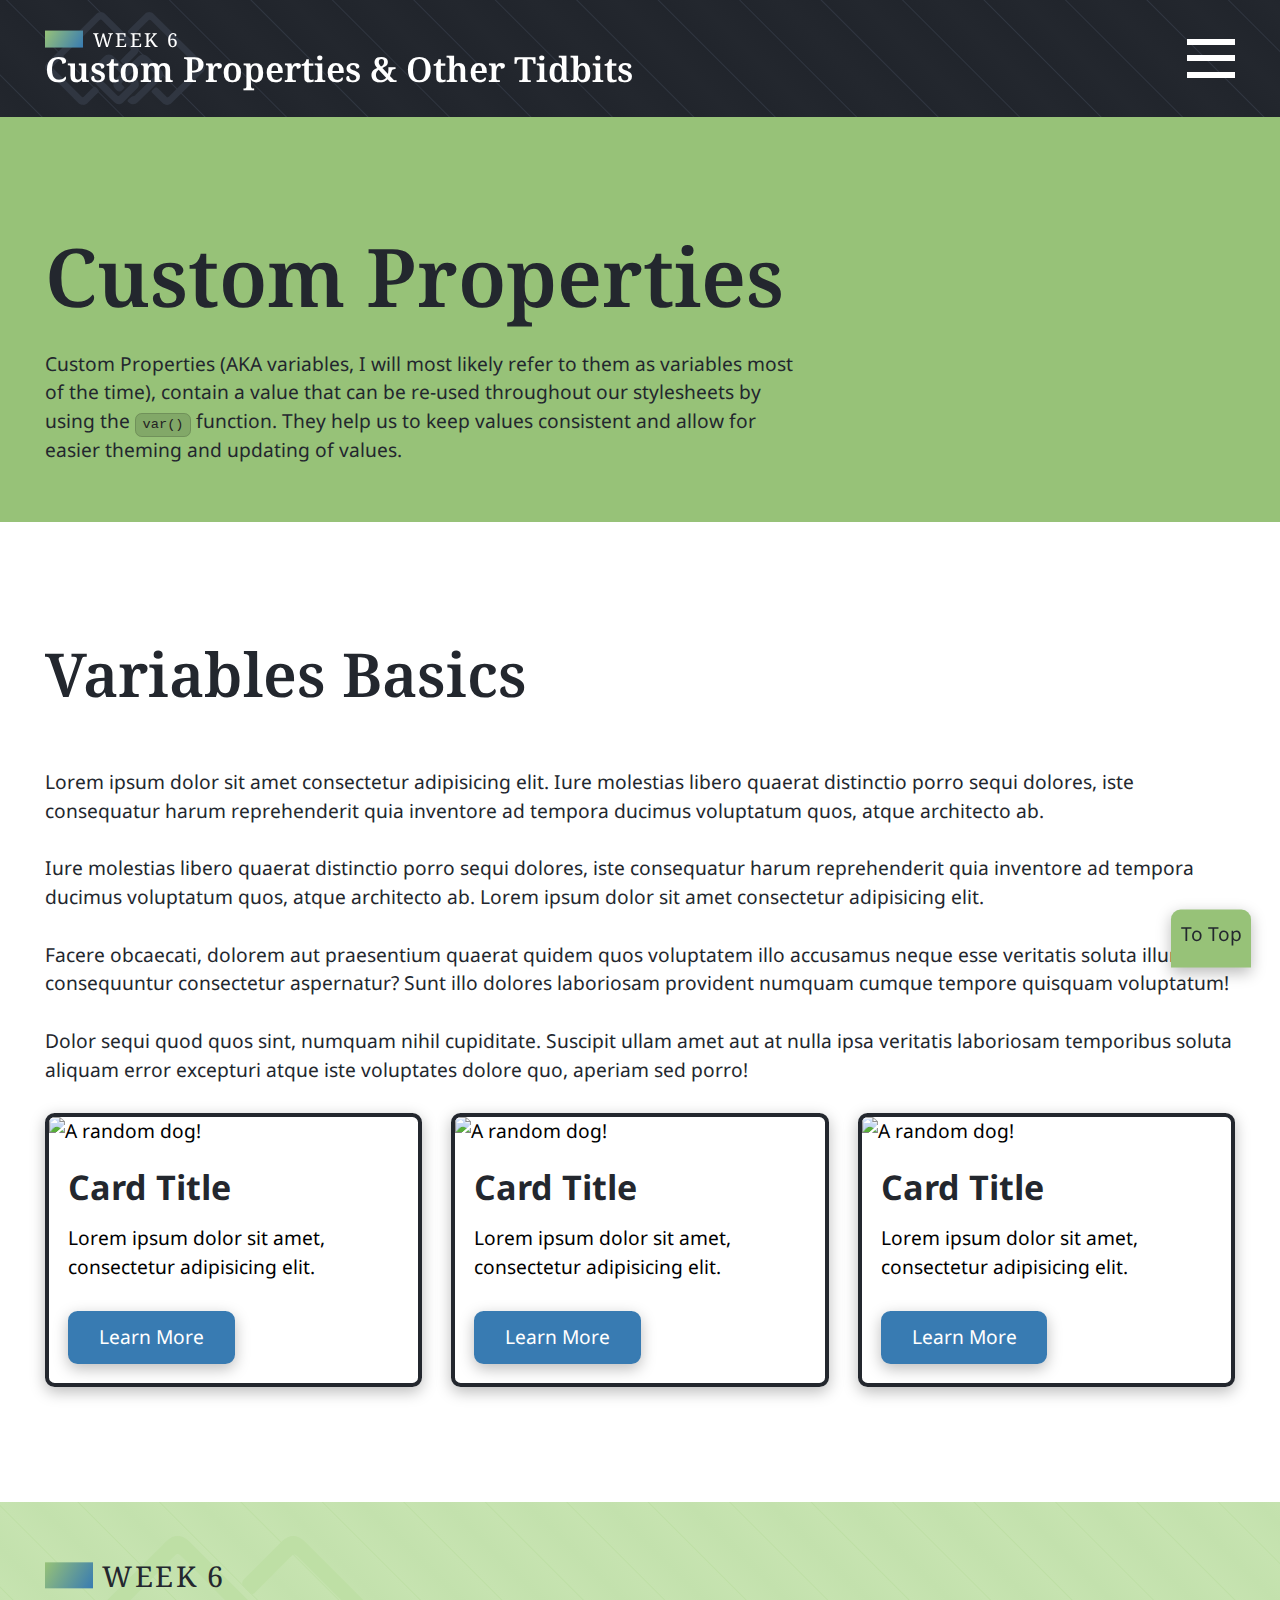
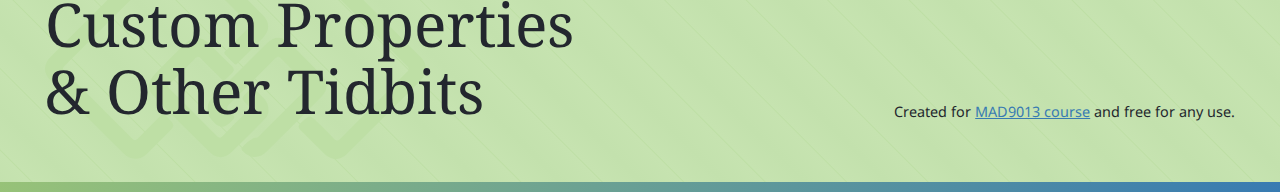
==== custom-properties.html @ b33d882b "Initial set-up for f2024" ====
<!DOCTYPE html>
<html lang="en">
  <head>
    <!-- Ensures that the text characters are displayed properly -->
    <meta charset="UTF-8" />

    <!-- Properly sizes content across different browser window sizes -->
    <meta name="viewport" content="width=device-width, initial-scale=1.0" />

    <!--
      The site title displayed in the browser tab.
      Also used for Search Engine Optimization (SEO),
      Google results, and accessibility tools/screen readers.
    -->
    <title>Custom Properties | W6 - Custom Properties & Other Tidbits</title>

    <!-- Loads custom supporting CSS stylesheet(s) -->
    <link rel="stylesheet" href="./css/main.css" />

    <!-- Loads lesson specific CSS stylesheet -->
    <link rel="stylesheet" href="./css/custom-properties.css" />

    <!-- Loads Favicon -->
    <link rel="shortcut icon" href="favicon.ico" />
  </head>
  <body id="page">
    <!--
      Accessibility feature that allows users to
      quickly skip to key areas on the page.
    -->
    <ul class="skip-links">
      <li>
        <a class="skip-links__link" href="#nav">Skip to site navigation</a>
      </li>
      <li>
        <a class="skip-links__link" href="#main">Skip to main content</a>
      </li>
    </ul>

    <!--
      Main site header. Features our site logo and navigation.
    -->
    <header class="navbar">
      <div class="container">
        <strong class="navbar__headline">
          <a href="/" class="navbar__logo">
            <span class="navbar__week">Week 6</span>
            <span class="navbar__title">
              Custom Properties &amp;&nbsp;Other&nbsp;Tidbits
            </span>
          </a>
        </strong>
        <button
          class="navbar__toggle"
          aria-label="Click to open mobile navigation"
        >
          <span class="navbar__tog navbar__tog--top"></span>
          <span class="navbar__tog navbar__tog--middle"></span>
          <span class="navbar__tog navbar__tog--bottom"></span>
        </button>
        <nav id="nav" class="navbar__nav">
          <ul class="navbar__list">
            <li>
              <a
                href="./custom-properties.html"
                class="navbar__link"
                aria-current="page"
              >
                Custom Properties
              </a>
            </li>
            <li>
              <a href="./position.html" class="navbar__link">Position</a>
            </li>
            <li>
              <a href="./math-functions.html" class="navbar__link">
                Math Functions
              </a>
            </li>
          </ul>
        </nav>
      </div>
    </header>

    <!--
      The main contains ALL of the content unique to this page.
      Every page MUST have exactly one `main` that is a direct child of `body`.
    -->
    <main id="main">
      <header class="banner">
        <div class="container">
          <div class="container--text">
            <h1 class="banner__headline">Custom Properties</h1>
            <div class="banner__byline">
              <p>
                Custom Properties (AKA variables, I will most likely refer to
                them as variables most of the time), contain a value that can be
                re-used throughout our stylesheets by using the
                <code>var()</code> function. They help us to keep values
                consistent and allow for easier theming and updating of values.
              </p>
            </div>
          </div>
        </div>
      </header>

      <!-- 
        ====================================================
        ============== TUTORIAL CONTENT START ==============
        ====================================================
      -->

      <section>
        <div class="container">
          <h2>Variables Basics</h2>

          <p class="text-primary">
            Lorem ipsum dolor sit amet consectetur adipisicing elit. Iure
            molestias libero quaerat distinctio porro sequi dolores, iste
            consequatur harum reprehenderit quia inventore ad tempora ducimus
            voluptatum quos, atque architecto ab.
          </p>
          <p class="text-primary color-scheme-alt">
            Iure molestias libero quaerat distinctio porro sequi dolores, iste
            consequatur harum reprehenderit quia inventore ad tempora ducimus
            voluptatum quos, atque architecto ab. Lorem ipsum dolor sit amet
            consectetur adipisicing elit.
          </p>
          <p class="text-secondary">
            Facere obcaecati, dolorem aut praesentium quaerat quidem quos
            voluptatem illo accusamus neque esse veritatis soluta illum nisi
            consequuntur consectetur aspernatur? Sunt illo dolores laboriosam
            provident numquam cumque tempore quisquam voluptatum!
          </p>
          <p class="text-secondary color-scheme-alt">
            Dolor sequi quod quos sint, numquam nihil cupiditate. Suscipit ullam
            amet aut at nulla ipsa veritatis laboriosam temporibus soluta
            aliquam error excepturi atque iste voluptates dolore quo, aperiam
            sed porro!
          </p>

          <div class="card-group">
            <a class="card" href="#">
              <img
                class="card__img"
                src="https://placedog.net/500/500?random"
                alt="A random dog!"
              />
              <div class="card__content">
                <h3 class="card__title">Card Title</h3>
                <p class="card__text">
                  Lorem ipsum dolor sit amet, consectetur adipisicing elit.
                </p>
                <span class="btn">Learn More</span>
              </div>
            </a>
            <a class="card card--secondary" href="#">
              <img
                class="card__img"
                src="https://placedog.net/500/500?random"
                alt="A random dog!"
              />
              <div class="card__content">
                <h3 class="card__title">Card Title</h3>
                <p class="card__text">
                  Lorem ipsum dolor sit amet, consectetur adipisicing elit.
                </p>
                <span class="btn">Learn More</span>
              </div>
            </a>
            <a class="card color-scheme-alt" href="#">
              <img
                class="card__img"
                src="https://placedog.net/500/500?random"
                alt="A random dog!"
              />
              <div class="card__content">
                <h3 class="card__title">Card Title</h3>
                <p class="card__text">
                  Lorem ipsum dolor sit amet, consectetur adipisicing elit.
                </p>
                <span class="btn">Learn More</span>
              </div>
            </a>
          </div>
        </div>
      </section>

      <!-- 
        ====================================================
        =============== TUTORIAL CONTENT END ===============
        ====================================================
      -->
    </main>

    <!--
      Site footer. Contains site logo and legal info.
      
      Could also contain other concluding information such
      as repeating the navigation, contact info, and more.
    -->
    <footer class="footer">
      <div class="container container--grid">
        <div class="footer__column">
          <a href="/" class="footer__logo">
            <span class="footer__week">Week 6</span>
            <span class="footer__title">
              Custom Properties &amp;&nbsp;Other&nbsp;Tidbits
            </span>
          </a>
        </div>

        <div class="footer__column footer__column--legal">
          <small>
            Created for
            <a href="https://mad9013.github.io/F2023/">MAD9013 course</a> and
            free for any use.
          </small>
        </div>
      </div>
    </footer>

    <!-- Accessibility feature: return to top button -->
    <a href="#page" class="to-top">To Top</a>

    <!--
      Adds a layer when the mobile navigation is open that
      allows users to click to the side and auto close the nav
    -->
    <div class="click-to-close"></div>

    <!-- Loads custom JavaScript file -->
    <script src="./js/main.js"></script>
  </body>
</html>
---- css/main.css ----
/* CSS Custom Properties AKA Variables */
:root {
  /* Colors */
  --color-primary: #23272e;
  --color-primary--light: #303641;
  --color-primary--dark: #21252c;
  --color-red: #d86972;
  --color-red--dark: #a94c54;
  --color-orange: #bb8b5e;
  --color-green: #97c278;
  --color-green--medium: #bedfa5;
  --color-green--light: #c3e1ad;
  --color-green--lighter: #c6e3b0;
  --color-blue: #387bb2;
  --color-blue--light: #8eb9dd;
  --color-blue--dark: #2c6593;
  --color-purple: #c678dd;

  /* Fonts */
  --font-primary: "Noto Sans", sans-serif;
  --font-secondary: "Noto Serif", serif;

  /* Sizing */
  --container: 65em;
  --container--text: 40em;

  /* Standardization */
  --transition: 0.2s;
  --shadow: 0 0.25rem 0.75rem #0004;
  --shadow--large: 0 0.5rem 1.5rem #0004;
  --radius: 0.5em;
}

/*

CSS Reset
Adapted from: https://piccalil.li/blog/a-more-modern-css-reset/

*/

/* Box sizing rules */
*,
*::before,
*::after {
  box-sizing: border-box;
}

/* Prevent font size inflation */
html {
  -moz-text-size-adjust: none;
  -webkit-text-size-adjust: none;
  text-size-adjust: none;
  color: var(--color-primary);
  font-family: var(--font-primary);
  line-height: 1.5;
}

/* Remove default margin in favour of better control in authored CSS */
h1,
h2,
h3,
h4,
h5,
h6,
p,
figure,
blockquote,
ol,
ul,
dl,
dd {
  margin: 0 0 1.5rem;
}

/* Remove list styles on ul, ol elements with a list role, which suggests default styling will be removed */
ul[role="list"],
ol[role="list"] {
  list-style: none;
}

/* Set core body defaults */
body {
  min-height: 100vh;
  margin: 0;
}

/* Set shorter line heights on headings and interactive elements */
h1,
h2,
h3,
h4,
button,
input,
label {
  line-height: 1.1;
}

/* Balance text wrapping on headings */
h1,
h2,
h3,
h4 {
  text-wrap: balance;
}

/* A elements that don't have a class get default styles */
a:not([class]) {
  text-decoration-skip-ink: auto;
  color: var(--color-blue);
  transition: all var(--transition);
}

a:not([class]):hover,
a:not([class]):focus-visible {
  color: var(--color-green);
}

/* Make images easier to work with */
img,
picture,
svg {
  max-width: 100%;
  display: block;
}

svg {
  fill: currentColor;
}

svg:not(:root) {
  overflow: hidden;
}

/* Inherit fonts for inputs and buttons */
input,
button,
textarea,
select {
  font-family: inherit;
  font-size: inherit;
}

/* Make sure textareas without a rows attribute are not tiny */
textarea:not([rows]) {
  min-height: 10em;
}

/* Anything that has been anchored to should have extra scroll margin */
:target {
  scroll-margin-block: 5ex;
}

/* Remove all animations, transitions and smooth scroll for people that prefer not to see them */
@media (prefers-reduced-motion: reduce) {
  html:focus-within {
    scroll-behavior: auto;
  }

  *,
  *::before,
  *::after {
    animation-duration: 0.01ms !important;
    animation-iteration-count: 1 !important;
    transition-duration: 0.01ms !important;
    scroll-behavior: auto !important;
  }
}

/* ---------- Accessibility ---------- */

/* Focus Highlights */
*:focus-visible {
  outline: 0.125rem solid var(--color-blue);
  outline-offset: 0.125rem;
}

/* Skip Links */

.skip-links {
  padding: 0;
  margin: 0;
  list-style-type: none;
}

.skip-links__link {
  position: absolute;
  top: -10rem;
  left: 0.5rem;
  background-color: var(--color-green);
  color: var(--color-primary);
  padding: 0.75rem 1.5rem;
  text-decoration: none;
  border-radius: var(--radius);
}

.skip-links__link:focus {
  top: 0.5rem;
}

/* To Top */

.to-top {
  position: fixed;
  bottom: -0.5rem;
  right: 1.5rem;
  background-color: var(--color-green);
  color: var(--color-primary);
  padding: 0.5rem 0.5rem 1rem;
  border-radius: 0.5rem 0.5rem 0 0;
  text-decoration: none;
  box-shadow: var(--shadow);
  translate: 0 100%;
  transition: translate var(--transition), bottom var(--transition);
}

.to-top.visible {
  translate: 0;
}

.to-top:hover,
.to-top:focus-visible {
  bottom: 0;
  color: #000;
  translate: 0;
}

/* Screen reader only text */

.screen-reader-text,
.srt {
  position: absolute;
  clip-path: polygon(0 0, 0.1% 0, 0.1% 0.1%, 0 0.1%);
}

/* ---------- Typography ---------- */

/* Fonts */

@font-face {
  font-family: "Noto Sans";
  src: url("../fonts/NotoSans-Regular.ttf");
  font-weight: 400;
  font-style: normal;
}

@font-face {
  font-family: "Noto Sans";
  src: url("../fonts/NotoSans-Italic.ttf");
  font-weight: 400;
  font-style: italic;
}

@font-face {
  font-family: "Noto Sans";
  src: url("../fonts/NotoSans-Bold.ttf");
  font-weight: 700;
  font-style: normal;
}

@font-face {
  font-family: "Noto Sans";
  src: url("../fonts/NotoSans-BoldItalic.ttf");
  font-weight: 700;
  font-style: italic;
}

@font-face {
  font-family: "Noto Serif";
  src: url("../fonts/NotoSerif-Regular.ttf");
  font-weight: 400;
  font-style: normal;
}

@font-face {
  font-family: "Noto Serif";
  src: url("../fonts/NotoSerif-Italic.ttf");
  font-weight: 400;
  font-style: italic;
}

@font-face {
  font-family: "Noto Serif";
  src: url("../fonts/NotoSerif-SemiBold.ttf");
  font-weight: 600;
  font-style: normal;
}

@font-face {
  font-family: "Noto Serif";
  src: url("../fonts/NotoSerif-SemiBoldItalic.ttf");
  font-weight: 600;
  font-style: italic;
}

/* Type Hierarchy */

h1,
.heading-1 {
  font-size: 1.802rem;
  font-family: var(--font-secondary);
  line-height: 1.1;
}

h2,
.heading-2 {
  font-size: 1.602rem;
  font-family: var(--font-secondary);
  line-height: 1.2;
}

h3,
.heading-3 {
  font-size: 1.424rem;
  margin-block-end: 0.75rem;
  line-height: 1.3;
  color: var(--color-blue);
}

h4,
.heading-4 {
  font-size: 1.266rem;
  margin-block-end: 0;
  text-transform: uppercase;
}

h5,
.heading-5 {
  font-size: 1.125rem;
  border-block-end: 0.0625rem solid var(--color-blue);
}

h6 {
  font-size: 1rem;
  font-family: var(--font-secondary);
}

small,
.text_small {
  font-size: 0.889rem;
}

@media only screen and (min-width: 45em) {
  html {
    font-size: 110%;
  }

  h1,
  .heading-1 {
    font-size: 3.052rem;
  }

  h2,
  .heading-2 {
    font-size: 2.441rem;
  }

  h3,
  .heading-3 {
    font-size: 1.953rem;
  }

  h4,
  .heading-4 {
    font-size: 1.563rem;
  }

  h5,
  .heading-5 {
    font-size: 1.25rem;
  }

  small,
  .text_small {
    font-size: 0.8rem;
  }
}

@media only screen and (min-width: 60em) {
  html {
    font-size: 120%;
  }

  h1,
  .heading-1 {
    font-size: 4.209rem;
  }

  h2,
  .heading-2 {
    font-size: 3.157rem;
  }

  h3,
  .heading-3 {
    font-size: 2.369rem;
  }

  h4,
  .heading-4 {
    font-size: 1.777rem;
  }

  h5,
  .heading-5 {
    font-size: 1.333rem;
  }

  small,
  .text_small {
    font-size: 0.75rem;
  }
}

/* ---------- Layout ---------- */

/* Containers */

.container {
  width: min(100%, var(--container));
  margin: 0 auto;
  padding-inline: 1.5rem;
}

.container--text {
  width: min(100%, var(--container--text));
}

.container--grid {
  display: grid;
  grid-template-columns: repeat(12, 1fr);
  gap: 1.5rem;
}

.container--grid > * {
  grid-column: 1 / -1;
}

.w-1-4 {
  width: 25%;
}

.w-1-2 {
  width: 50%;
}

.w-3-4 {
  width: 75%;
}

/* Setting default spacing for all section elements */

main > section {
  padding-block-start: 1.5rem;
  padding-block-end: 1.5rem;
}

main > section:first-of-type {
  padding-block-start: 3rem;
  padding-block-end: 1.5rem;
}

main > section:last-of-type {
  padding-block-start: 1.5rem;
  padding-block-end: 3rem;
}

main > section:first-of-type:last-of-type {
  padding-block-start: 3rem;
  padding-block-end: 3rem;
}

main + aside {
  padding-block-start: 3rem;
  padding-block-end: 3rem;
  background-color: var(--color-blue--light);
}

main + aside p:last-child {
  margin: 0;
}

main + aside a:not([class]) {
  color: var(--color-primary);
}

@media only screen and (min-width: 45em) {
  main > section {
    padding-block-start: 2.25rem;
    padding-block-end: 2.25rem;
  }

  main > section:first-of-type {
    padding-block-start: 4.5rem;
    padding-block-end: 2.25rem;
  }

  main > section:last-of-type {
    padding-block-start: 2.25rem;
    padding-block-end: 4.5rem;
  }

  main > section:first-of-type:last-of-type {
    padding-block-start: 4.5rem;
    padding-block-end: 4.5rem;
  }

  main + aside {
    padding-block-start: 4.5rem;
    padding-block-end: 4.5rem;
  }
}

@media only screen and (min-width: 60em) {
  main > section {
    padding-block-start: 3rem;
    padding-block-end: 3rem;
  }

  main > section:first-of-type {
    padding-block-start: 6rem;
    padding-block-end: 3rem;
  }

  main > section:last-of-type {
    padding-block-start: 3rem;
    padding-block-end: 6rem;
  }

  main > section:first-of-type:last-of-type {
    padding-block-start: 6rem;
    padding-block-end: 6rem;
  }

  main + aside {
    padding-block-start: 6rem;
    padding-block-end: 6rem;
  }
}

main > section > .container > h2 {
  margin-block-end: 3rem;
}

main > section > .container > h3 {
  margin-block-start: 3rem;
}

/* ---------- Utility ---------- */

code {
  padding: 0.25em 0.5em;
  color: #222;
  background-color: #0002;
  border: 0.0625em solid #0002;
  border-radius: var(--radius);
  white-space: nowrap;
  font-size: 0.875em;
}

/* ---------- Patterns/Components ---------- */

/* Button */
.btn {
  /* common styles */
  display: inline-block;
  padding: 0.55em 1.5em 0.5em;
  background-color: var(--color-blue);
  border: 0.125rem solid var(--color-blue);
  color: #fff;
  border-radius: var(--radius);
  box-shadow: var(--shadow);
  text-align: center;
  transition: all var(--transition);

  /* link necessary styles */
  text-decoration: none;

  /* button necessary styles */
  cursor: pointer;
  font-family: inherit;
  font-size: inherit;
}

.btn:hover,
.btn:focus {
  background-color: var(--color-blue--dark);
  border-color: var(--color-blue--dark);
  color: #fff;
}

/* Navbar */

.navbar {
  background-color: var(--color-primary);
  background-image: repeating-linear-gradient(
    45deg,
    var(--color-primary),
    var(--color-primary--dark) 1.5rem,
    var(--color-primary--light) 1.55rem,
    var(--color-primary--dark) 1.6rem,
    var(--color-primary) 3rem
  );
  /* background-image: url("../images/logo.svg"),
    repeating-linear-gradient(
      120deg,
      var(--color-primary),
      var(--color-primary--dark) 1.5rem,
      var(--color-primary--light) 1.55rem,
      var(--color-primary--dark) 1.6rem,
      var(--color-primary) 3rem
    );
  background-repeat: no-repeat, repeat;
  background-size: auto 80%, auto;
  background-position: 1.5rem center, center; */
  position: sticky;
  top: 0;
  z-index: 1000;
}

.navbar .container {
  display: flex;
  justify-content: space-between;
  align-items: center;
  gap: 1.5rem;
  padding-block-start: 1.5rem;
  padding-block-end: 1.5rem;
  background-image: url("../images/logo-navbar.svg");
  background-repeat: no-repeat;
  background-size: auto 80%;
  background-position: 1.5rem center;
}

.navbar__headline {
  margin: 0;
  display: block;
  font-size: 1.802rem;
  font-family: var(--font-secondary);
  position: relative;
  z-index: 1;
  line-height: 1.1;
}

.navbar__logo {
  display: block;
  color: #fff;
  text-decoration: none;
}

.navbar__week {
  --dash-width: 1.5rem;
  display: block;
  font-size: 1rem;
  font-weight: 400;
  text-transform: uppercase;
  letter-spacing: 0.125rem;
  padding-inline-start: calc(var(--dash-width) + 0.5rem);
  position: relative;
}

.navbar__week::before {
  content: " ";
  position: absolute;
  top: 50%;
  left: 0;
  translate: 0 -50%;
  width: var(--dash-width);
  height: 80%;
  background-image: linear-gradient(
    120deg,
    var(--color-green),
    var(--color-blue)
  );
}

.navbar__toggle {
  width: 2.5rem;
  height: 2rem;
  background-color: transparent;
  border: 0;
  cursor: pointer;
  padding: 0;
  display: inline-flex;
  flex-direction: column;
  justify-content: space-between;
  position: relative;
  z-index: 1;
}

.navbar__tog {
  background-color: #fff;
  display: block;
  width: 100%;
  height: 0.3125rem;
  position: relative;
  transition: top var(--transition), bottom var(--transition),
    transform var(--transition), opacity var(--transition);
}

.navbar__tog--top {
  top: 0;
}
.navbar__tog--bottom {
  bottom: 0;
}

.open .navbar__tog--top {
  top: 50%;
  transform: translate(0, -50%) rotate(45deg);
}

.open .navbar__tog--middle {
  opacity: 0;
}

.open .navbar__tog--bottom {
  bottom: 50%;
  transform: translate(0, 50%) rotate(-45deg);
}

.navbar__nav {
  position: absolute;
  padding: calc(6.08229375rem + 1.5rem) 1.5rem 2rem;
  top: 0;
  right: 0;
  width: 50%;
  height: 100dvh;
  height: 100vh;
  background-color: var(--color-primary);
  box-shadow: var(--shadow--large);
  translate: 100%;
  transition: translate var(--transition);
}

.open .navbar__nav {
  translate: 0;
}

.navbar__nav::after {
  content: " ";
  position: absolute;
  bottom: 0;
  left: 0;
  width: 100%;
  height: 0.5rem;
  background-image: linear-gradient(
    120deg,
    var(--color-green),
    var(--color-blue)
  );
}

.navbar__list {
  padding: 0;
  margin: 0;
  list-style-type: none;
  text-align: right;
  display: grid;
  gap: 1rem;
}

.navbar__link {
  color: #fff;
  font-size: 1.25rem;
  display: inline-block;
  text-decoration-thickness: 0.175rem;
  text-decoration-color: transparent;
  transition: all var(--transition);
}

.navbar__link[aria-current="page"],
.navbar__link:hover,
.navbar__link:focus-visible {
  text-decoration-color: var(--color-green);
}

@media only screen and (min-width: 45em) {
  .navbar__week {
    --dash-width: 2rem;
  }
}

@media only screen and (min-width: 60em) {
  .navbar--tall {
    position: static;
  }

  .navbar--tall .container {
    min-height: 25rem;
    align-items: end;
    gap: 3rem;
  }

  .navbar--tall .navbar__headline {
    font-size: 4.209rem;
  }

  .navbar--tall .navbar__week {
    --dash-width: 2.5rem;
    font-size: 1.5rem;
  }

  .navbar--tall .navbar__toggle {
    display: none;
  }

  .navbar--tall .navbar__nav {
    position: unset;
    padding: unset;
    top: unset;
    right: unset;
    width: unset;
    height: unset;
    background-color: unset;
    box-shadow: unset;
    translate: unset;
    transition: unset;
    white-space: nowrap;
  }

  .navbar:not(.navbar--tall) .navbar__nav {
    width: 100%;
    translate: 0;
    opacity: 0;
    pointer-events: none;
    transition: opacity var(--transition);
    background: repeating-linear-gradient(
      120deg,
      var(--color-primary),
      var(--color-primary--dark) 1.5rem,
      var(--color-primary--light) 1.55rem,
      var(--color-primary--dark) 1.6rem,
      var(--color-primary) 3rem
    );
  }

  .navbar:not(.navbar--tall).open .navbar__nav {
    opacity: 1;
    pointer-events: all;
  }

  .navbar:not(.navbar--tall) .navbar__list {
    width: min(100%, var(--container));
    margin: 0 auto;
    padding-inline-start: 1.5rem;
    padding-inline-end: 1.5rem;
  }

  .navbar--tall .navbar__nav::after {
    display: none;
  }
}

/* Footer */

.footer {
  background-color: var(--color-green--light);
  background: repeating-linear-gradient(
    45deg,
    var(--color-green--light),
    var(--color-green--lighter) 1.5rem,
    var(--color-green--medium) 1.55rem,
    var(--color-green--lighter) 1.6rem,
    var(--color-green--light) 3rem
  );
  position: relative;
}

.footer::after {
  content: " ";
  position: absolute;
  bottom: 0;
  left: 0;
  width: 100%;
  height: 0.5rem;
  background-image: linear-gradient(
    120deg,
    var(--color-green),
    var(--color-blue)
  );
}

.footer .container {
  background-image: url("../images/logo-footer.svg");
  background-repeat: no-repeat;
  background-size: auto calc(100% - 3.5rem);
  background-position: 1.5rem center;
  padding: 3rem 1.5rem 3.5rem;
}

.footer__logo {
  display: inline-block;
  color: var(--color-primary);
  text-decoration: none;
  font-family: var(--font-secondary);
  font-size: 1.602rem;
  line-height: 1.1;
}

.footer__week {
  --dash-width: 1.5rem;
  display: block;
  font-size: 1rem;
  font-weight: 400;
  text-transform: uppercase;
  letter-spacing: 0.125rem;
  padding-inline-start: calc(var(--dash-width) + 0.5rem);
  position: relative;
}

.footer__week::before {
  content: " ";
  position: absolute;
  top: 50%;
  left: 0;
  translate: 0 -50%;
  width: var(--dash-width);
  height: 80%;
  /* background-color: var(--color-green); */
  background-image: linear-gradient(
    120deg,
    var(--color-green),
    var(--color-blue)
  );
}

@media only screen and (min-width: 45em) {
  .footer .container {
    align-items: end;
  }

  .footer__logo {
    font-size: 2.441rem;
  }

  .footer__week {
    --dash-width: 2rem;
  }

  .footer__column {
    grid-column: span 6;
  }

  .footer__column--legal {
    text-align: right;
  }
}

@media only screen and (min-width: 60em) {
  .footer__logo {
    font-size: 3.157rem;
  }

  .footer__week {
    --dash-width: 2.5rem;
    font-size: 1.5rem;
  }
}

/* Click to close */

.click-to-close {
  position: fixed;
  inset: 0;
  background-color: #000a;
  pointer-events: none;
  opacity: 0;
  transition: opacity var(--transition);
}

.click-to-close.open {
  pointer-events: all;
  opacity: 1;
}

@media only screen and (min-width: 60em) {
  .click-to-close {
    display: none;
  }
}

/* Topic List */

.topic-list__list {
  padding: 0;
  margin: 0;
  list-style-type: none;
  display: grid;
  gap: 1.5rem;
}

.topic-list__list li {
  display: flex;
}

.topic-list__link {
  display: block;
  text-decoration: none;
  color: var(--color-primary);
  padding-inline-start: 1.5rem;
  border-inline-start: 0.5rem solid var(--color-primary);
  position: relative;
}

.topic-list__link::before {
  content: " ";
  width: 0.5rem;
  height: 0;
  position: absolute;
  left: -0.5rem;
  top: 0;
  background-image: linear-gradient(
    120deg,
    var(--color-green),
    var(--color-blue)
  );
  transition: height var(--transition);
}

.topic-list__link:hover::before,
.topic-list__link:focus::before {
  height: 100%;
}

.topic-list__heading {
  margin-block-end: 0.5rem;
  text-decoration: underline;
  text-decoration-thickness: 0.25rem;
  text-decoration-color: transparent;
  transition: text-decoration var(--transition);
}

.topic-list__link:hover .topic-list__heading,
.topic-list__link:focus .topic-list__heading {
  text-decoration-color: var(--color-green);
}

.topic-list__desc {
  margin: 0;
}

@media only screen and (min-width: 45em) {
  .topic-list__list {
    grid-template-columns: 1fr 1fr;
    row-gap: 3rem;
    grid-auto-rows: 1fr;
  }
}

/* Banner */

.banner {
  background-color: var(--color-green);
  padding: 6rem 0 1.5rem;
}

.banner__headline {
  margin: 0;
}

.banner__headline:not(:last-child) {
  margin-block-end: 1.5rem;
}

/* Instructor Comment */

.ic {
  margin: 1.5rem 0;
  padding: 1.5rem;
  background-color: var(--color-blue);
  color: #fff;
  border: 0.0625rem solid var(--color-blue--dark);
  display: inline-block;
  border-radius: var(--radius) var(--radius) var(--radius) 0.125rem;
  box-shadow: var(--shadow);
  max-width: 30rem;
}

.ic :last-child {
  margin-block-end: 0;
}

.ic cite {
  font-style: normal;
  font-weight: bold;
  font-family: var(--font-secondary);
}

.ic a {
  color: #fff;
}

.ic a:hover,
.ic a:focus {
  color: #ffffffaa;
}

@media only screen and (min-width: 90em) {
  .ic {
    margin-inline-start: -5rem;
  }
}

/* ---------- Tutorial Helpers ---------- */

/* Box Base */

.box {
  display: flex;
  align-items: center;
  justify-content: center;
  color: var(--color-primary);
  border: 0.25rem solid var(--color-green);
  background-color: var(--color-green--lighter);
  text-transform: uppercase;
  border-radius: var(--radius);
  padding: 2rem;
}

/* Parent */
.parent {
  border: 0.25rem dashed #ccc;
  border-radius: 0.5rem;
  padding: 1rem;
}

/* Flex basics */

.flex-item {
  padding: 1.5rem;
  border: 0.25rem solid var(--color-green);
  background-color: var(--color-green--lighter);
  border-radius: var(--radius);
}

.flex-item:nth-child(2),
.box:nth-child(2) {
  border-color: var(--color-blue--dark);
  background-color: var(--color-blue);
  color: #fff;
}

.flex-item:nth-child(3),
.box:nth-child(3) {
  border-color: var(--color-red--dark);
  background-color: var(--color-red);
}

.flex-item:nth-child(4),
.box:nth-child(4) {
  border-color: var(--color-purple--dark);
  background-color: var(--color-purple);
}

/* Flex layouts */

.card__img img {
  width: 100%;
}

.card__content {
  padding: 1rem;
}

.card__title {
  font-size: 1.266rem;
  color: var(--color-primary);
}

@media only screen and (min-width: 45em) {
  .card__title {
    font-size: 1.563rem;
  }
}

@media only screen and (min-width: 60em) {
  .card__title {
    font-size: 1.777rem;
  }
}
---- css/custom-properties.css ----
/* ---------- CSS Variables Basics ---------- */

.text-primary {
}

.text-secondary {
}

.color-scheme-alt {
}

/* ---------- Color Theming ---------- */

.card-group {
  display: flex;
  flex-wrap: wrap;
  gap: 1.5rem;
}

.card {
  /* Styles to be edited */
  border: 0.25rem solid #23272e;
  border-radius: 0.5rem;
  box-shadow: 0 0.25rem 0.75rem #0004;
  transition: all 0.2s;

  /* Basic card styles */
  display: block;
  color: #000;
  text-decoration: none;
  overflow: hidden;
  width: 100%;
  flex: 1 1 15rem;
}

.card:hover,
.card:focus-visible {
  box-shadow: 0 0.5rem 1.5rem #0004;
}
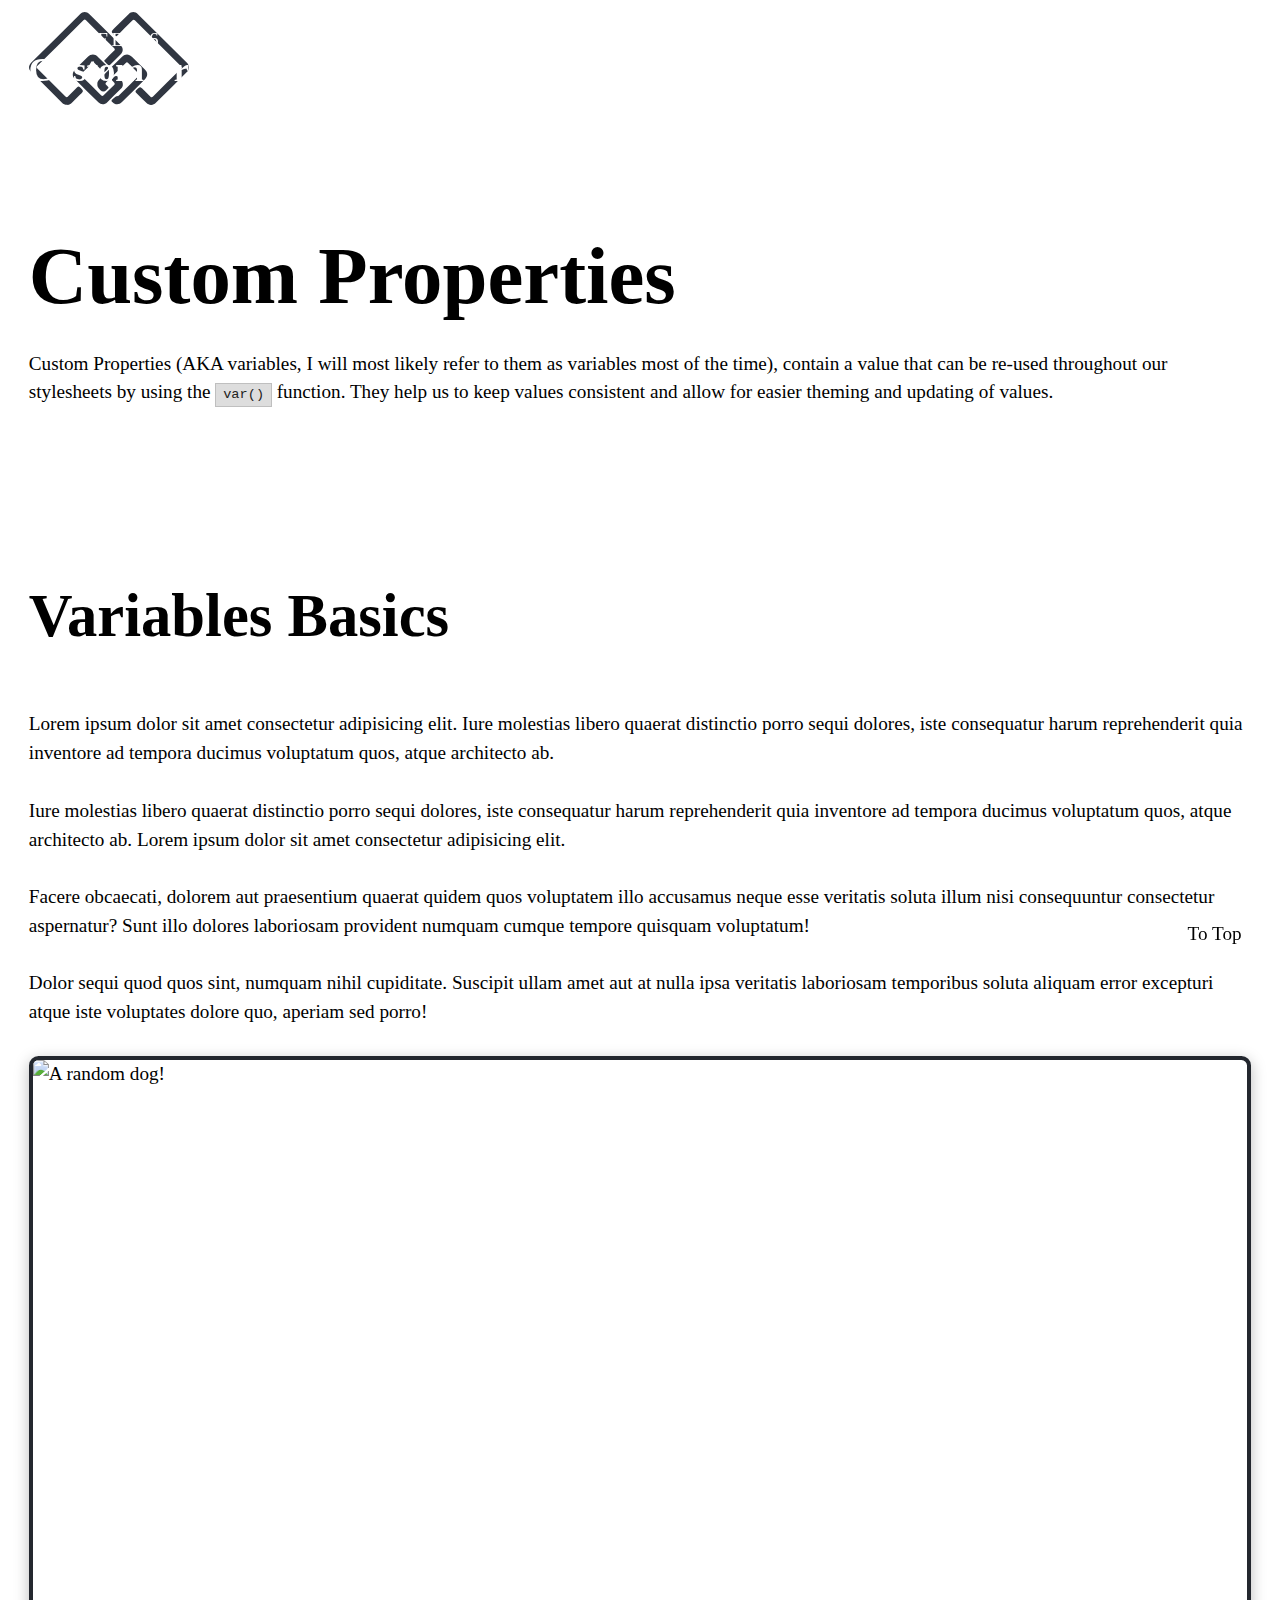
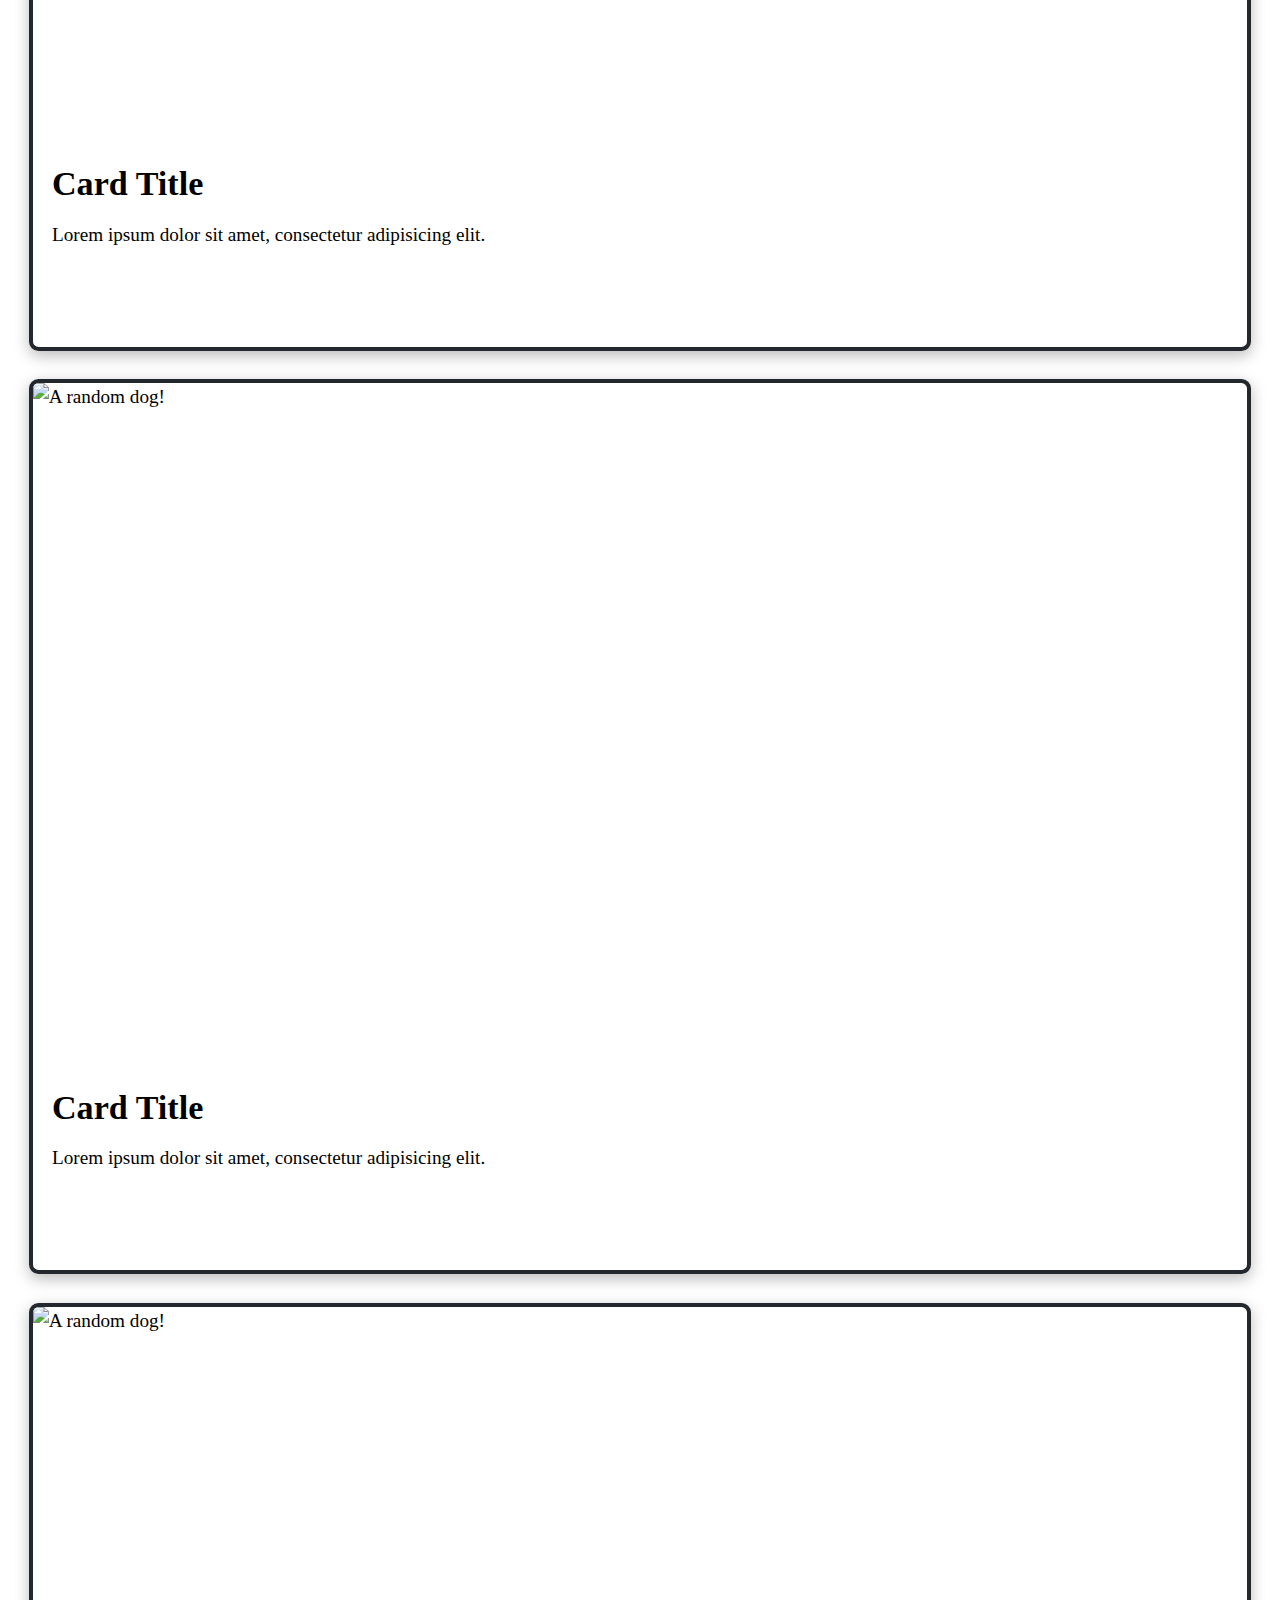
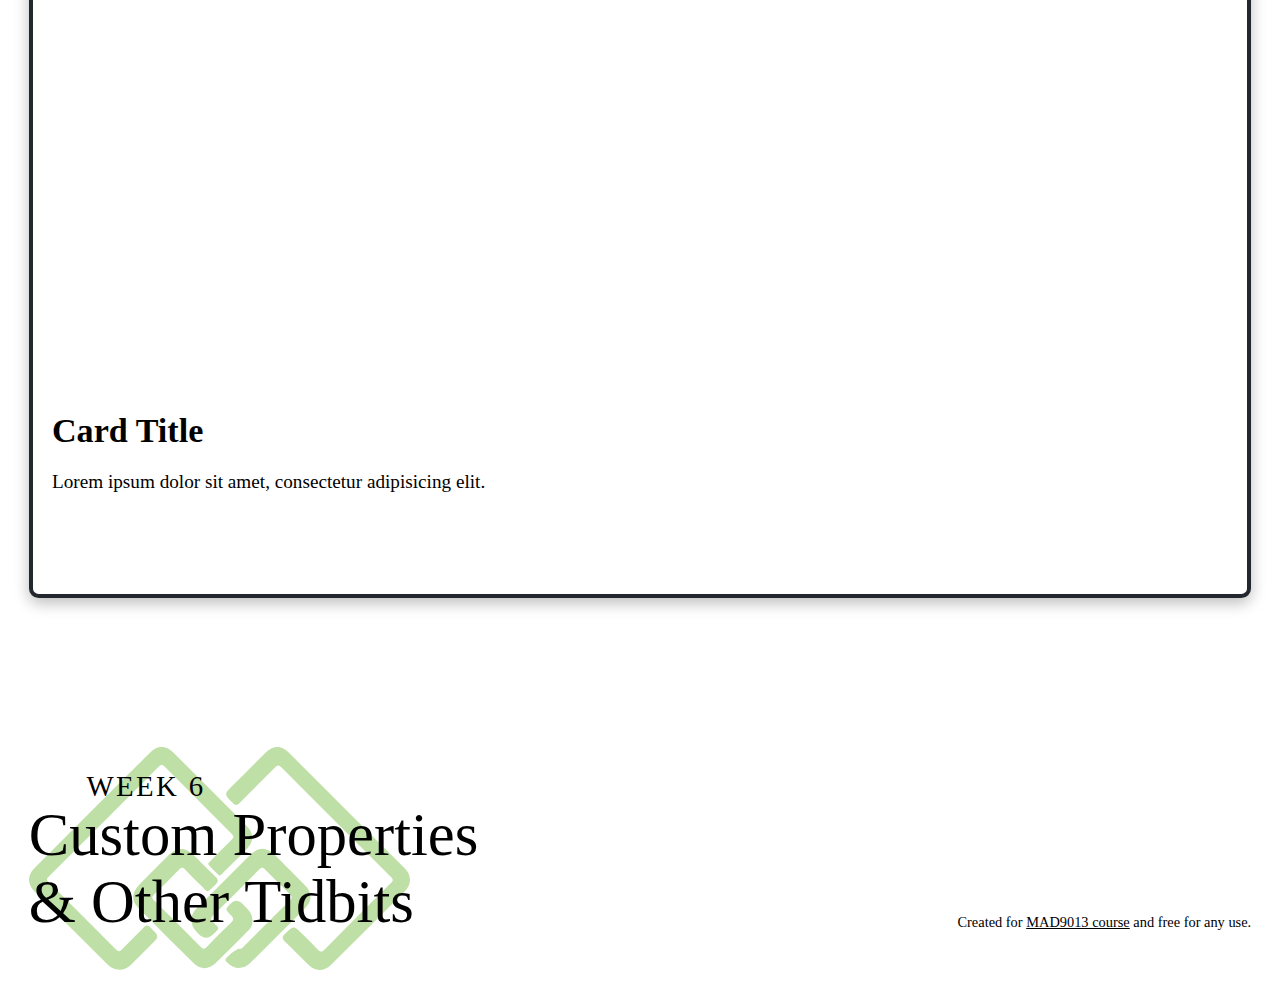
==== commit 8df9ff55: "Updates for fall 2024" ====
--- a/custom-properties.html
+++ b/custom-properties.html
@@ -139,50 +139,59 @@
             sed porro!
           </p>
 
-          <div class="card-group">
-            <a class="card" href="#">
-              <img
-                class="card__img"
-                src="https://placedog.net/500/500?random"
-                alt="A random dog!"
-              />
-              <div class="card__content">
-                <h3 class="card__title">Card Title</h3>
-                <p class="card__text">
-                  Lorem ipsum dolor sit amet, consectetur adipisicing elit.
-                </p>
-                <span class="btn">Learn More</span>
-              </div>
-            </a>
-            <a class="card card--secondary" href="#">
-              <img
-                class="card__img"
-                src="https://placedog.net/500/500?random"
-                alt="A random dog!"
-              />
-              <div class="card__content">
-                <h3 class="card__title">Card Title</h3>
-                <p class="card__text">
-                  Lorem ipsum dolor sit amet, consectetur adipisicing elit.
-                </p>
-                <span class="btn">Learn More</span>
-              </div>
-            </a>
-            <a class="card color-scheme-alt" href="#">
-              <img
-                class="card__img"
-                src="https://placedog.net/500/500?random"
-                alt="A random dog!"
-              />
-              <div class="card__content">
-                <h3 class="card__title">Card Title</h3>
-                <p class="card__text">
-                  Lorem ipsum dolor sit amet, consectetur adipisicing elit.
-                </p>
-                <span class="btn">Learn More</span>
-              </div>
-            </a>
-          </div>
+          <ul class="card-group">
+            <li>
+              <a class="card" href="#">
+                <div class="card__image">
+                  <img
+                    src="https://placedog.net/500/500?random"
+                    alt="A random dog!"
+                  />
+                </div>
+                <div class="card__content">
+                  <h3 class="card__title">Card Title</h3>
+                  <p class="card__text">
+                    Lorem ipsum dolor sit amet, consectetur adipisicing elit.
+                  </p>
+                  <span class="btn">Learn More</span>
+                </div>
+              </a>
+            </li>
+            <li>
+              <a class="card card--secondary" href="#">
+                <div class="card__image">
+                  <img
+                    src="https://placedog.net/500/500?random"
+                    alt="A random dog!"
+                  />
+                </div>
+                <div class="card__content">
+                  <h3 class="card__title">Card Title</h3>
+                  <p class="card__text">
+                    Lorem ipsum dolor sit amet, consectetur adipisicing elit.
+                  </p>
+                  <span class="btn">Learn More</span>
+                </div>
+              </a>
+            </li>
+            <li>
+              <a class="card color-scheme-alt" href="#">
+                <div class="card__image">
+                  <img
+                    src="https://placedog.net/500/500?random"
+                    alt="A random dog!"
+                  />
+                </div>
+                <div class="card__content">
+                  <h3 class="card__title">Card Title</h3>
+                  <p class="card__text">
+                    Lorem ipsum dolor sit amet, consectetur adipisicing elit.
+                  </p>
+                  <span class="btn">Learn More</span>
+                </div>
+              </a>
+            </li>
+          </ul>
         </div>
       </section>
 
@@ -213,7 +222,7 @@
         <div class="footer__column footer__column--legal">
           <small>
             Created for
-            <a href="https://mad9013.github.io/F2023/">MAD9013 course</a> and
+            <a href="https://mad9013.github.io/f2024/">MAD9013 course</a> and
             free for any use.
           </small>
         </div>
--- a/css/main.css
+++ b/css/main.css
@@ -1,36 +1,3 @@
-/* CSS Custom Properties AKA Variables */
-:root {
-  /* Colors */
-  --color-primary: #23272e;
-  --color-primary--light: #303641;
-  --color-primary--dark: #21252c;
-  --color-red: #d86972;
-  --color-red--dark: #a94c54;
-  --color-orange: #bb8b5e;
-  --color-green: #97c278;
-  --color-green--medium: #bedfa5;
-  --color-green--light: #c3e1ad;
-  --color-green--lighter: #c6e3b0;
-  --color-blue: #387bb2;
-  --color-blue--light: #8eb9dd;
-  --color-blue--dark: #2c6593;
-  --color-purple: #c678dd;
-
-  /* Fonts */
-  --font-primary: "Noto Sans", sans-serif;
-  --font-secondary: "Noto Serif", serif;
-
-  /* Sizing */
-  --container: 65em;
-  --container--text: 40em;
-
-  /* Standardization */
-  --transition: 0.2s;
-  --shadow: 0 0.25rem 0.75rem #0004;
-  --shadow--large: 0 0.5rem 1.5rem #0004;
-  --radius: 0.5em;
-}
-
 /*
 
 CSS Reset
--- a/css/custom-properties.css
+++ b/css/custom-properties.css
@@ -1,4 +1,7 @@
 /* ---------- CSS Variables Basics ---------- */
+
+:root {
+}
 
 .text-primary {
 }
@@ -12,28 +15,47 @@
 /* ---------- Color Theming ---------- */
 
 .card-group {
-  display: flex;
-  flex-wrap: wrap;
+  display: grid;
   gap: 1.5rem;
+
+  padding: 0;
+  margin: 0;
+  list-style-type: none;
 }
 
 .card {
-  /* Styles to be edited */
   border: 0.25rem solid #23272e;
-  border-radius: 0.5rem;
+  border-radius: 0.5em;
+  transition: all 0.2s;
   box-shadow: 0 0.25rem 0.75rem #0004;
-  transition: all 0.2s;
 
   /* Basic card styles */
   display: block;
   color: #000;
+  background-color: #fff;
   text-decoration: none;
   overflow: hidden;
   width: 100%;
-  flex: 1 1 15rem;
+
+  &:where(:hover, :focus-visible) {
+    box-shadow: 0 0.5rem 1.5rem #0004;
+  }
 }
 
-.card:hover,
-.card:focus-visible {
-  box-shadow: 0 0.5rem 1.5rem #0004;
+.card__image {
+  img {
+    width: 100%;
+    aspect-ratio: 16 / 9;
+    object-fit: cover;
+  }
 }
+
+.card__title {
+  transition: color 0.2s;
+}
+
+.card__content .btn {
+}
+
+.card--secondary {
+}
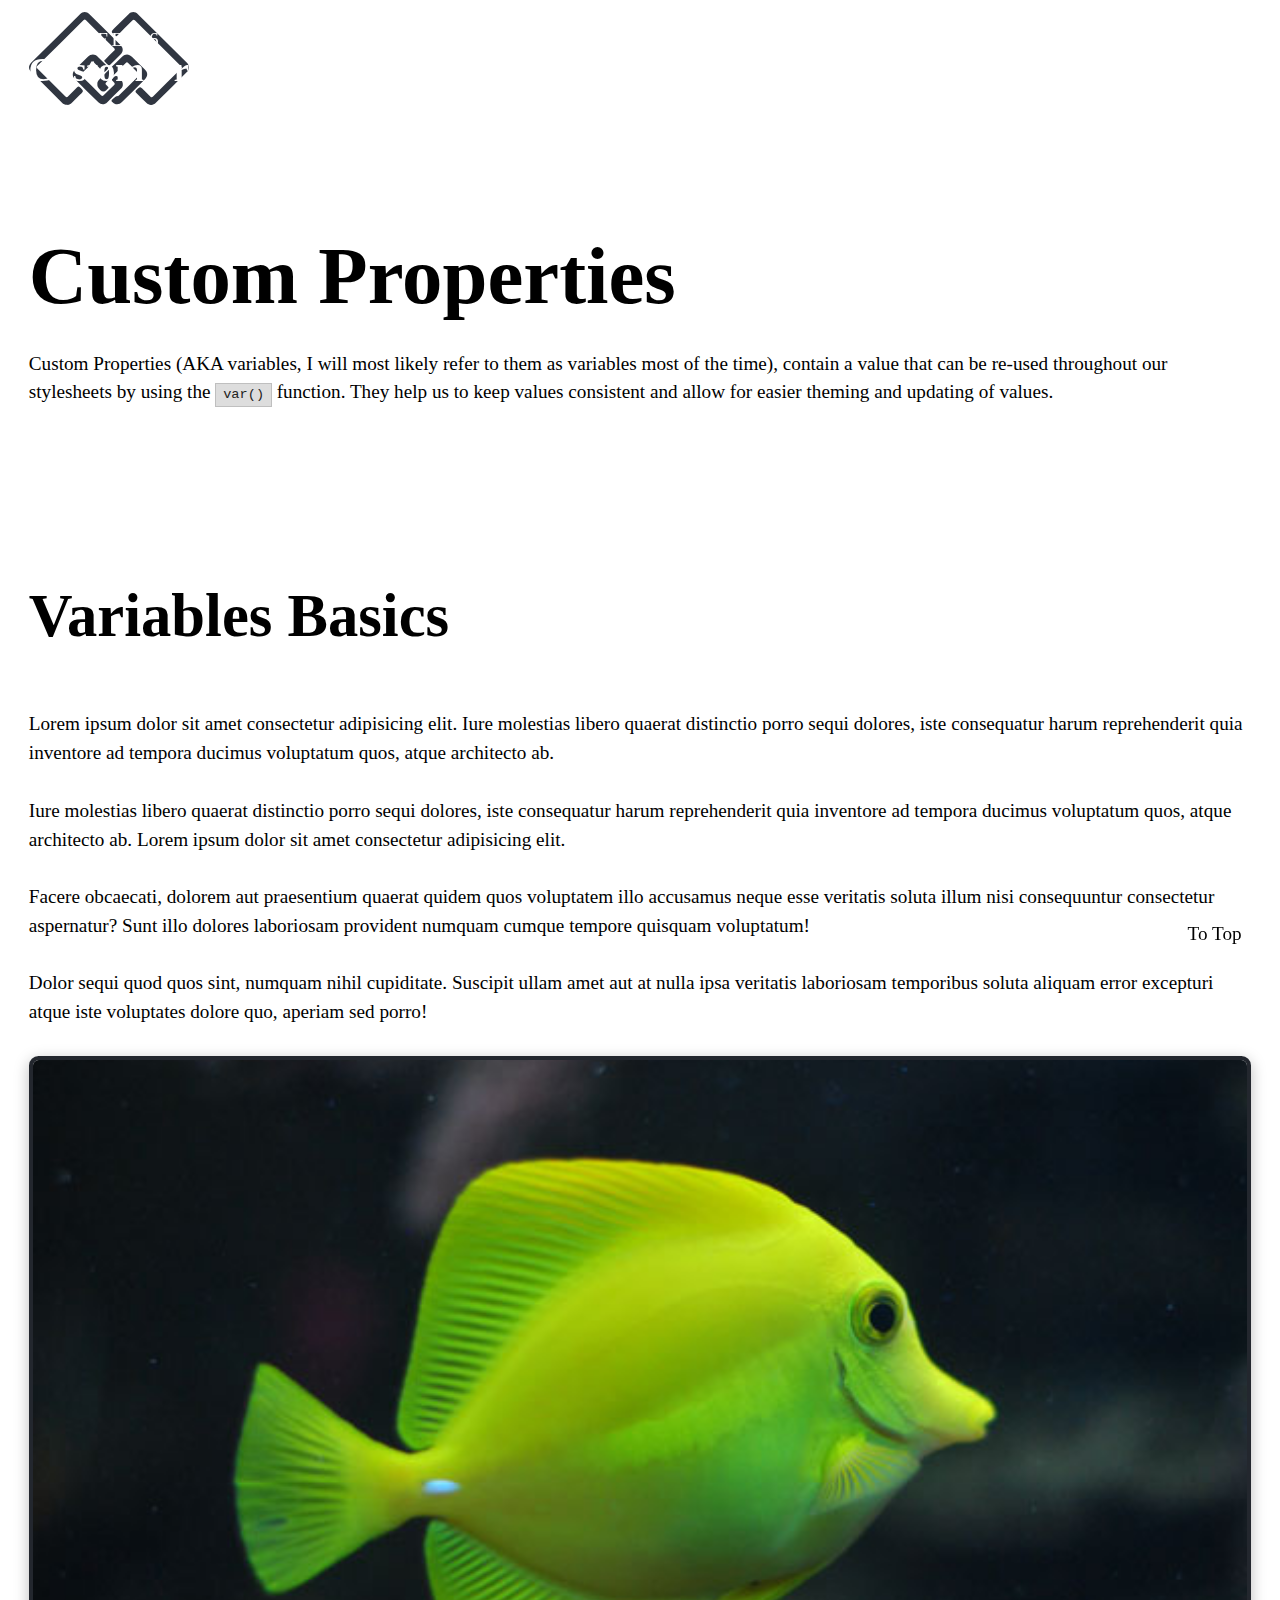
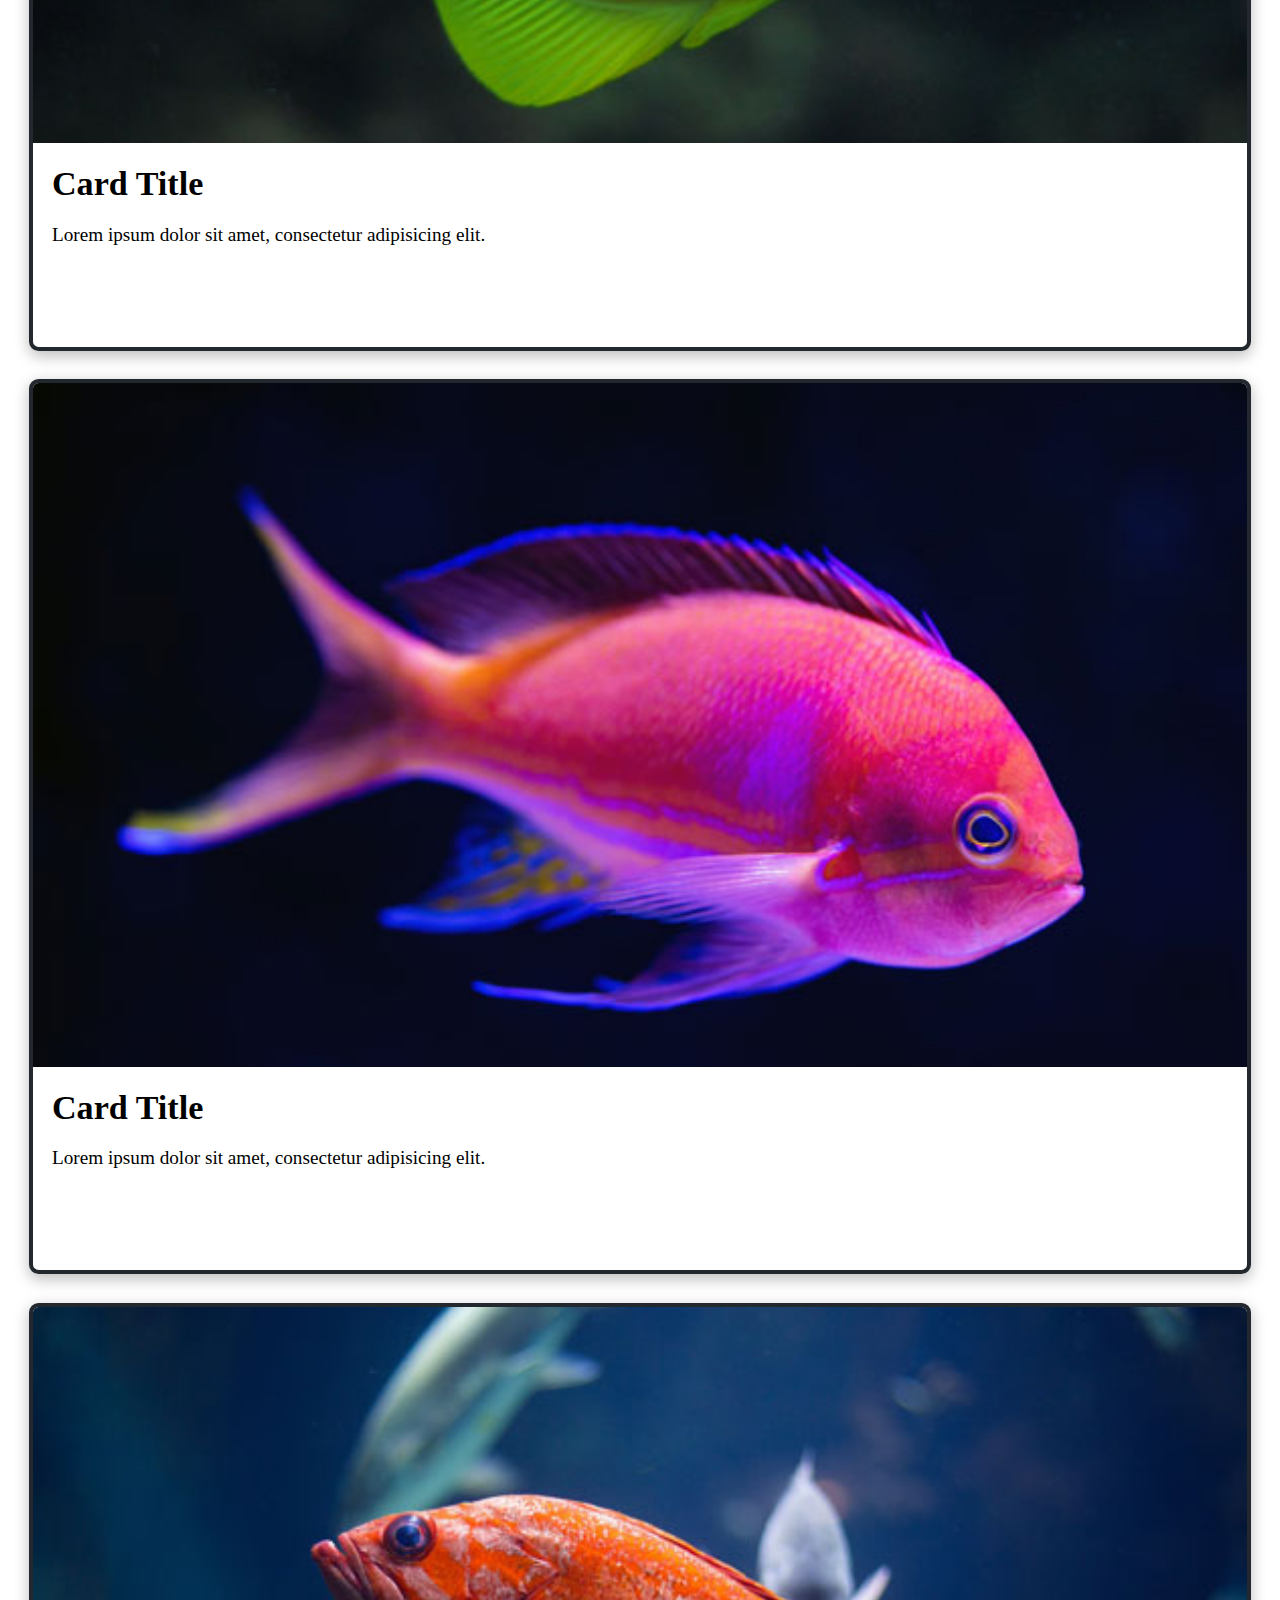
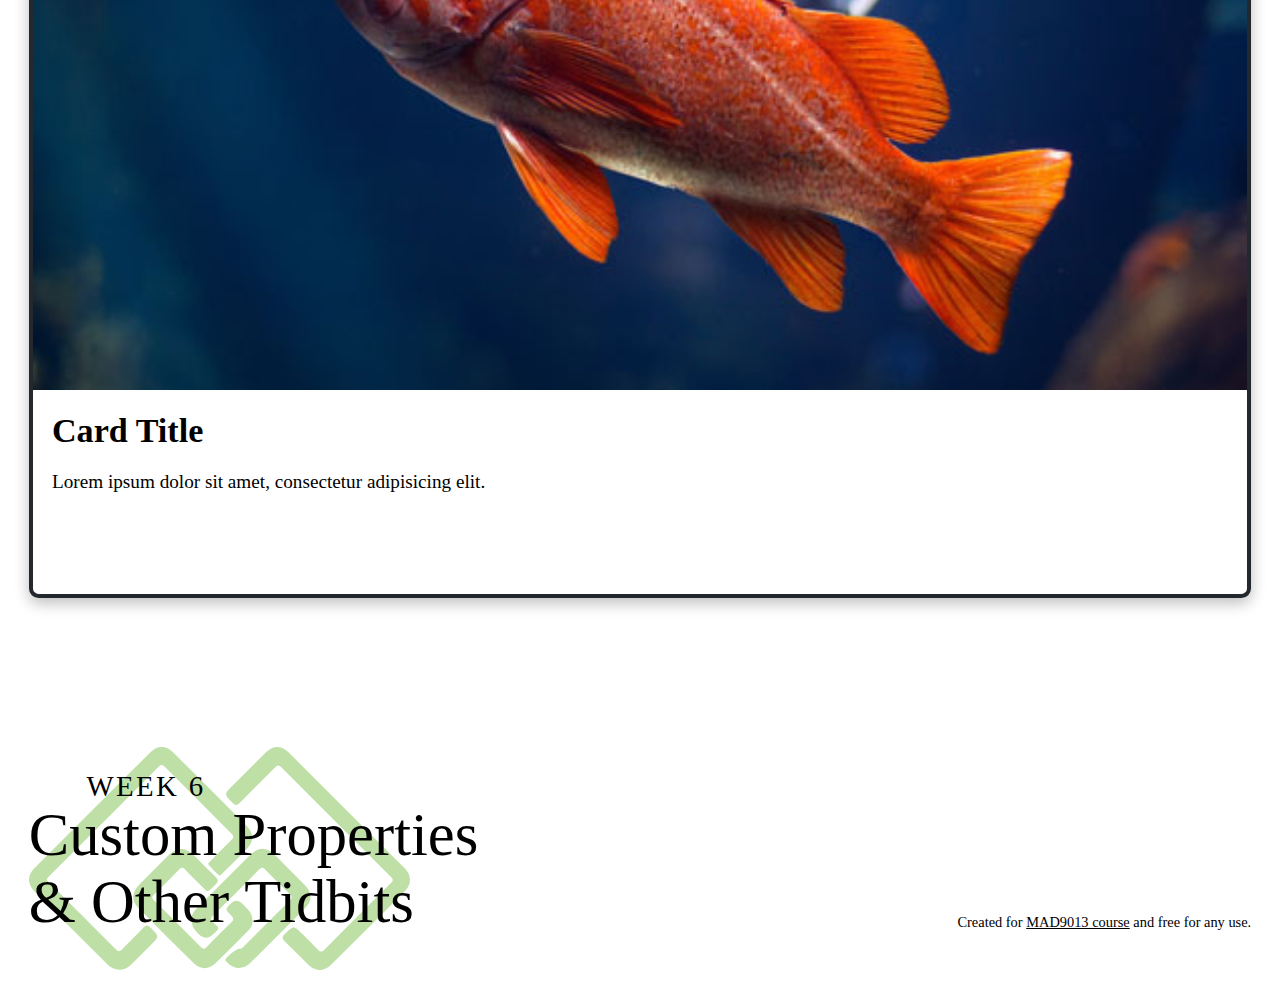
==== commit 8249aecf: "Minor tweaks ahead of the lesson" ====
--- a/custom-properties.html
+++ b/custom-properties.html
@@ -143,10 +143,7 @@
             <li>
               <a class="card" href="#">
                 <div class="card__image">
-                  <img
-                    src="https://placedog.net/500/500?random"
-                    alt="A random dog!"
-                  />
+                  <img src="/images/fish-green.jpg" alt="A green fish" />
                 </div>
                 <div class="card__content">
                   <h3 class="card__title">Card Title</h3>
@@ -160,10 +157,7 @@
             <li>
               <a class="card card--secondary" href="#">
                 <div class="card__image">
-                  <img
-                    src="https://placedog.net/500/500?random"
-                    alt="A random dog!"
-                  />
+                  <img src="/images/fish-pink.jpg" alt="A pink fish" />
                 </div>
                 <div class="card__content">
                   <h3 class="card__title">Card Title</h3>
@@ -177,10 +171,7 @@
             <li>
               <a class="card color-scheme-alt" href="#">
                 <div class="card__image">
-                  <img
-                    src="https://placedog.net/500/500?random"
-                    alt="A random dog!"
-                  />
+                  <img src="/images/fish-orange.jpg" alt="A orange fish" />
                 </div>
                 <div class="card__content">
                   <h3 class="card__title">Card Title</h3>
